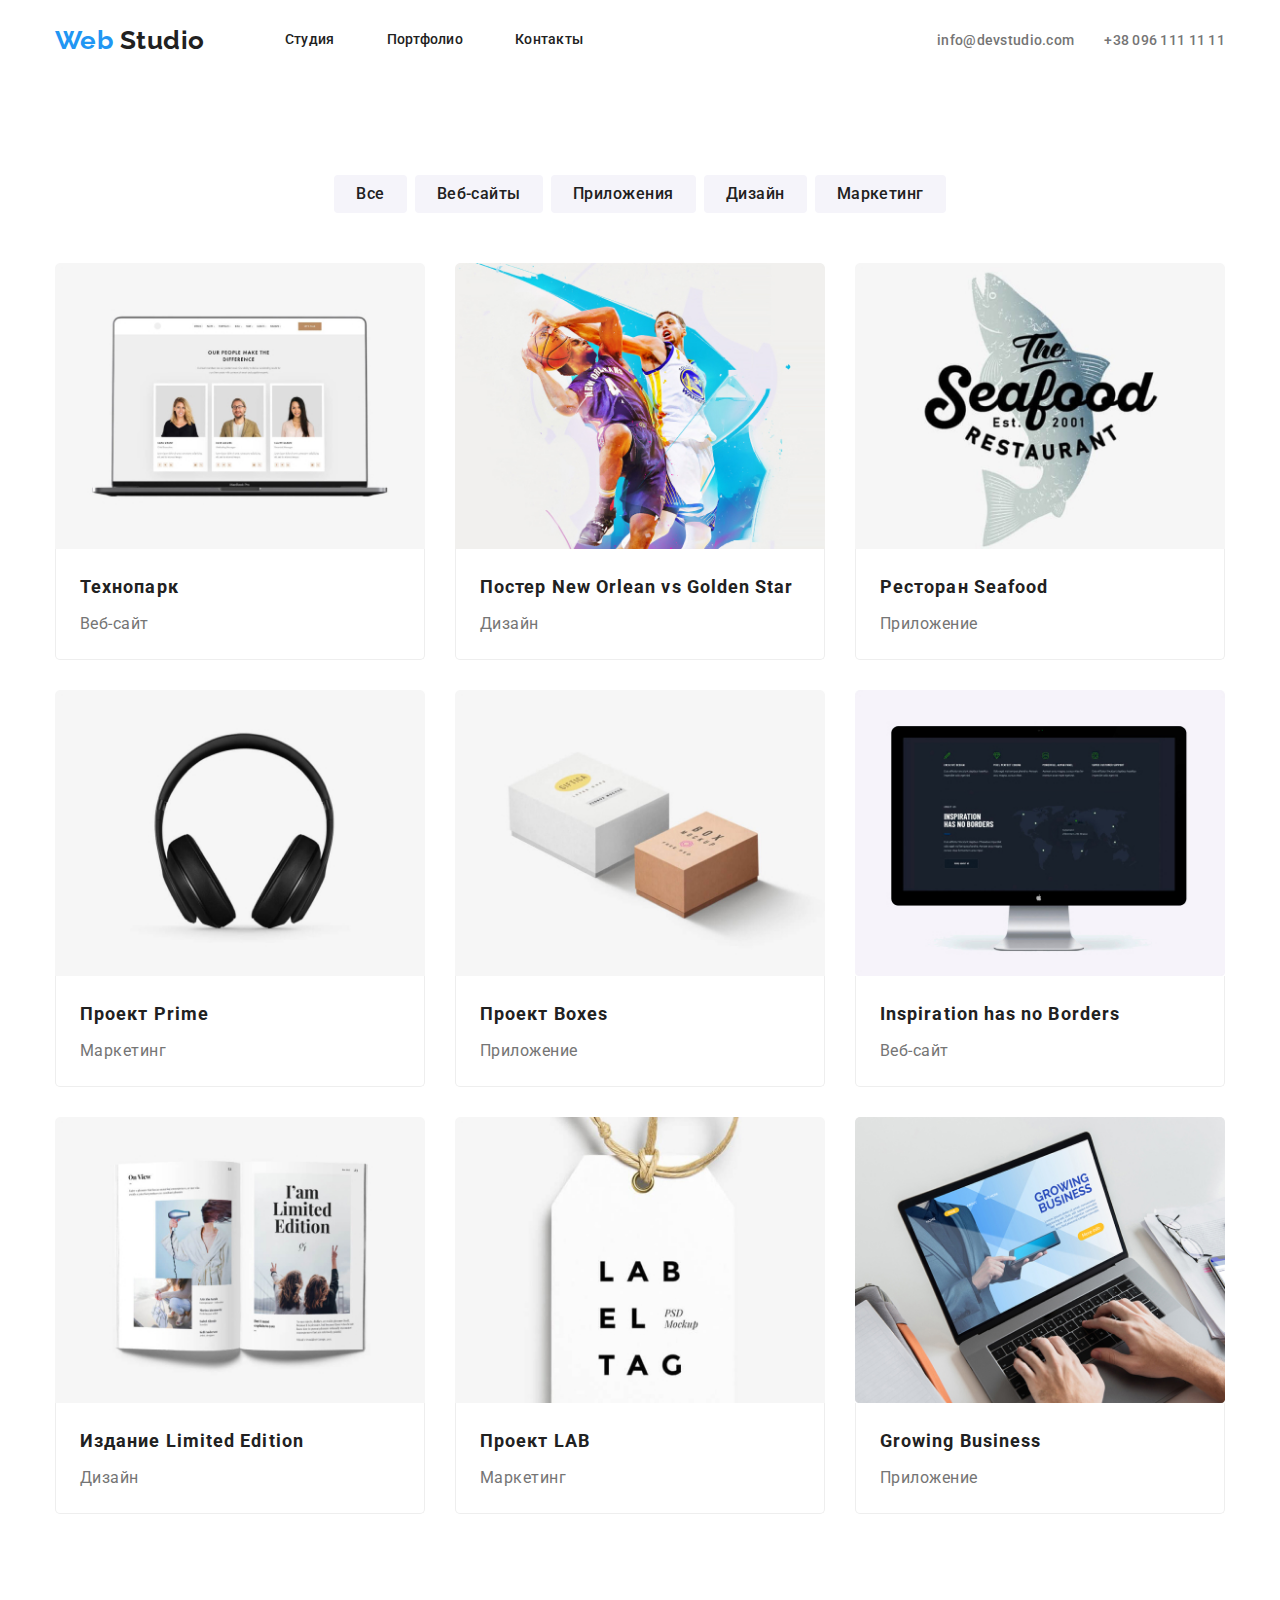
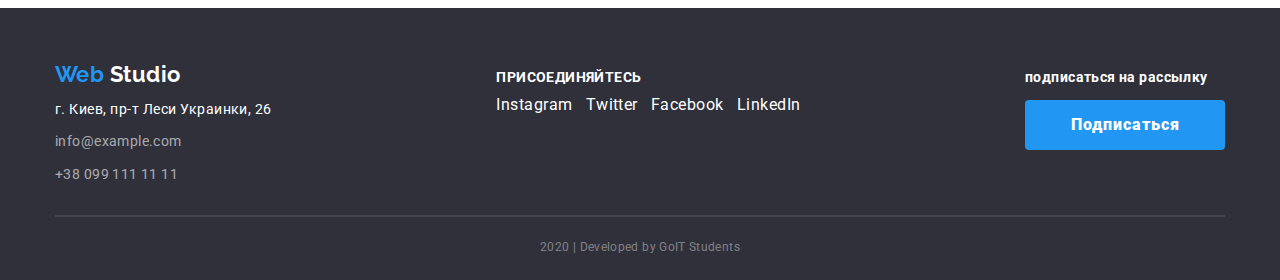
==== portfolio.html @ 14ce133b "добавляет декоративные элемны в хедер и в Хиро" ====
<!DOCTYPE html>
<html lang="ru">
  <head>
    <meta charset="UTF-8" />
    <meta name="viewport" content="width=device-width, initial-scale=1.0" />
    <title>Web Studio</title>
    <link
      href="https://fonts.googleapis.com/css2?family=Raleway:wght@700&family=Roboto:wght@400;500;700&display=swap"
      rel="stylesheet"
    />
    <link
      rel="stylesheet"
      href="https://cdnjs.cloudflare.com/ajax/libs/modern-normalize/0.6.0/modern-normalize.min.css"
    />
    <link rel="stylesheet" href="./css/style.css" />
  </head>
  <body>
    <!--шапка сайта-->

    <header class="page-header">
      <div class="container">
        <nav class="main-nav">
          <a href="" class="site-logo"><span>Web</span> Studio</a>

          <ul class="nav-list list">
            <li class="item"><a class="link" href="./index.html">Студия</a></li>
            <li class="item">
              <a class="link" href="./portfolio.html">Портфолио</a>
            </li>
            <li class="item"><a class="link" href="">Контакты</a></li>
          </ul>
        </nav>

        <ul class="contact-list list">
          <li class="item">
            <a href="mailto:info@devstudio.com" class="contact"
              >info@devstudio.com</a
            >
          </li>

          <li class="item">
            <a href="tell:+380961111111" class="contact">+38 096 111 11 11</a>
          </li>
        </ul>
      </div>
    </header>

    <!--основной контент-->
    <main>
      <!--фильтры-->
      <section class="portfolio container">
        <div class="filter-list">
          <ul class="list">
            <li class="item">
              <button class="filter-button link">Все</button>
            </li>
            <li class="item">
              <button class="filter-button link">Веб-сайты</button>
            </li>
            <li class="item">
              <button class="filter-button link">Приложения</button>
            </li>
            <li class="item">
              <button class="filter-button link">Дизайн</button>
            </li>
            <li class="item">
              <button class="filter-button link">Маркетинг</button>
            </li>
          </ul>
        </div>

        <!--портфолио-->

        <div class="page-portfolio">
          <!--данная разметка добавлена для логики <h1 class="shadow">примеры работ</h1>-->
          <h1 class="shadow">примеры работ</h1>
          <ul class="list">
            <li class="item">
              <a href="" class="link"
                ><img
                  class="exemple"
                  src="./image/portfolio.jpg"
                  alt="изображение людей на экране ноутбука"
                  width="370"
                />
                <div class="exemple-description">
                  <h2 class="title">Технопарк</h2>
                  <p class="filter">Веб-сайт</p>
                </div>

                <p class="text">
                  Технокряк это современная площадка распространения
                  коронавируса. Компании используют эту платформу для цифрового
                  шпионажа и атак на защищённые сервера конкурентов.
                </p>
              </a>
            </li>

            <li class="item">
              <a href="" class="link"
                ><img
                  class="exemple"
                  src="./image/poster.jpg"
                  alt="изображение двух баскетболистов"
                  width="370"
                />
                <div class="exemple-description">
                  <h2 class="title">Постер New Orlean vs Golden Star</h2>
                  <p class="filter">Дизайн</p>
                </div>

                <p class="text">
                  Технокряк это современная площадка распространения
                  коронавируса. Компании используют эту платформу для цифрового
                  шпионажа и атак на защищённые сервера конкурентов.
                </p>
              </a>
            </li>

            <li class="item">
              <a href="" class="link"
                ><img
                  class="exemple"
                  src="./image/sea-food.jpg"
                  alt="изображение эмблемы рыбного ресторана"
                  width="370"
                />
                <div class="exemple-description">
                  <h2 class="title">Ресторан Seafood</h2>
                  <p class="filter">Приложение</p>
                </div>

                <p class="text">
                  Технокряк это современная площадка распространения
                  коронавируса. Компании используют эту платформу для цифрового
                  шпионажа и атак на защищённые сервера конкурентов.
                </p>
              </a>
            </li>

            <li class="item">
              <a href="" class="link"
                ><img
                  class="exemple"
                  src="./image/headphones.jpg"
                  alt="изображение полноразмерных наушников"
                  width="370"
                />
                <div class="exemple-description">
                  <h2 class="title">Проект Prime</h2>
                  <p class="filter">Маркетинг</p>
                </div>

                <p class="text">
                  Технокряк это современная площадка распространения
                  коронавируса. Компании используют эту платформу для цифрового
                  шпионажа и атак на защищённые сервера конкурентов.
                </p>
              </a>
            </li>

            <li class="item">
              <a href="" class="portfolio-img link"
                ><img
                  class="exemple"
                  src="./image/boxes.jpg"
                  alt="изображение двух коробок разного размера"
                  width="370"
                />
                <div class="exemple-description">
                  <h2 class="title">Проект Boxes</h2>
                  <p class="filter">Приложение</p>
                </div>

                <p class="text">
                  Технокряк это современная площадка распространения
                  коронавируса. Компании используют эту платформу для цифрового
                  шпионажа и атак на защищённые сервера конкурентов.
                </p>
              </a>
            </li>

            <li class="item">
              <a href="" class="link"
                ><img
                  class="exemple"
                  src="./image/monitor.jpg"
                  alt="изображение монитора"
                  width="370"
                />
                <div class="exemple-description">
                  <h2 class="title">Inspiration has no Borders</h2>
                  <p class="filter">Веб-сайт</p>
                </div>

                <p class="text">
                  Технокряк это современная площадка распространения
                  коронавируса. Компании используют эту платформу для цифрового
                  шпионажа и атак на защищённые сервера конкурентов.
                </p>
              </a>
            </li>

            <li class="item">
              <a href="" class="link"
                ><img
                  class="exemple"
                  src="./image/book.jpg"
                  alt="изображение развернутой книги"
                  width="370"
                />
                <div class="exemple-description">
                  <h2 class="title">Издание Limited Edition</h2>
                  <p class="filter">Дизайн</p>
                </div>

                <p class="text">
                  Технокряк это современная площадка распространения
                  коронавируса. Компании используют эту платформу для цифрового
                  шпионажа и атак на защищённые сервера конкурентов.
                </p>
              </a>
            </li>

            <li class="item">
              <a href="" class="link"
                ><img
                  class="exemple"
                  src="./image/sticker.jpg"
                  alt="изображение бирки с логотипом"
                  width="370"
                />
                <div class="exemple-description">
                  <h2 class="title">Проект LAB</h2>
                  <p class="filter">Маркетинг</p>
                </div>

                <p class="text">
                  Технокряк это современная площадка распространения
                  коронавируса. Компании используют эту платформу для цифрового
                  шпионажа и атак на защищённые сервера конкурентов.
                </p>
              </a>
            </li>

            <li class="item">
              <a href="" class="link"
                ><img
                  class="exemple"
                  src="./image/laptop.jpg"
                  alt="изображение открытого ноутбука"
                  width="370"
                />
                <div class="exemple-description">
                  <h2 class="title">Growing Business</h2>
                  <p class="filter">Приложение</p>
                </div>

                <p class="text">
                  Технокряк это современная площадка распространения
                  коронавируса. Компании используют эту платформу для цифрового
                  шпионажа и атак на защищённые сервера конкурентов.
                </p>
              </a>
            </li>
          </ul>
        </div>
      </section>
    </main>
    <!--подвал сайта-->

    <footer class="footer-page">
      <div class="container">
        <div class="container-adress">
          <!--левая сторона-->
          <div class="address">
            <a href="" class="site-logo"><span>Web</span> Studio</a>
            <address>
              <ul class="address-list list">
                <li class="item">
                  <a href="#" class="city-adr"
                    >г. Киев, пр-т Леси Украинки, 26</a
                  >
                </li>
                <li class="item">
                  <a href="mailto:info@example.com" class="contact"
                    >info@example.com</a
                  >
                </li>
                <li class="item">
                  <a href="tell:+380991111111" class="contact"
                    >+38 099 111 11 11</a
                  >
                </li>
              </ul>
            </address>
          </div>
          <!--середина-->
          <div class="social-link">
            <b class="join-in">присоединяйтесь</b>
            <ul class="soc-link list">
              <li class="item">
                <a
                  href="https://www.instagram.com"
                  class="link"
                  aria-label="Ссылка на Instagram"
                  >Instagram</a
                >
              </li>
              <li class="item">
                <a
                  href="https://www.twitter.com"
                  class="link"
                  aria-label="Ссылка на Twitter"
                  >Twitter</a
                >
              </li>
              <li class="item">
                <a
                  href="https://www.facebook.com"
                  class="link"
                  aria-label="Ссылка на Facebook"
                  >Facebook</a
                >
              </li>
              <li class="item">
                <a
                  href="https://www.linkedin.com"
                  class="link"
                  aria-label="Ссылка на LinkedIn"
                  >LinkedIn</a
                >
              </li>
            </ul>
          </div>
          <!--правая сторона-->

          <div class="subscription">
            <p class="join-in">подписаться на рассылку</p>
            <a href="#" class="button">Подписаться</a>
          </div>
        </div>
        <p class="dev-team">2020 | Developed by GoIT Students</p>
      </div>
    </footer>
  </body>
</html>
---- css/style.css ----
:root {
  --primary-text-color: #212121;
  --secondary-text-color: #757575;
  --white-text-color: #ffffff;
  --accent-color: #2196f3;
  --background-color-dark-grey: rgba(47, 48, 58, 0.8);
}

/*основной цвет текста #212121*/
/*вторичный цвет текста #757575*/
/*белый цвет текса #FFFFFF*/
/*акцент #2196F3*/
/*цвет фона #2196F3*/
/* добавил цвет фона везде где основной цвет БЕЛЫЙ */

/*оформление главной страницы*/

body {
  background-color: #ffffff;
  color: var(--primary-text-color);
  letter-spacing: 0.03em;
  font-family: Roboto, sans-serif;
}

/* -----УТИЛИТЫ------ */

.container {
  width: 1200px;
  padding-left: 15px;
  padding-right: 15px;
  margin-left: auto;
  margin-right: auto;
  /* 
  outline: 2px solid skyblue; */
}

/* убирает стилизацию списков */
.list {
  list-style: none;
  margin: 0px;
  padding: 0px;
}

/* основное оформление ссылок */
.link {
  text-decoration: none;
}

/* оформляет заголовки секций */
.title {
  text-align: center;
  font-weight: 700;
  font-size: 36px;
  line-height: 1.16;

  margin-top: 0px;
  padding: 0px;
}

.section {
  padding-top: 94px;
  padding-bottom: 94px;
}

/* основные стили кнопки */
.button {
  background-color: var(--accent-color);
  color: var(--white-text-color);

  display: inline-block;
  vertical-align: middle;

  font-size: 16px;
  line-height: 1.87;
  text-decoration: none;
  border-radius: 4px;
  min-width: 200px;
  min-height: 50px;
  letter-spacing: 0.06em;
}

img {
  display: block;
  max-width: 100%;
  height: auto;
}

/* оформляет хедер */

.page-header > .container {
  display: flex;
  margin-bottom: 0px;
}
.page-header .main-nav,
.page-header .nav-list,
.page-header .contact-list {
  display: flex;
  align-items: center;
}

/* оформляет логотип */
.site-logo {
  font-family: Raleway, sans-serif;
  font-weight: 700;
  font-size: 26px;
  line-height: 1.19;
  text-decoration: none;
  color: var(--primary-text-color);

  margin-right: 80px;
  padding-top: 24px;
  padding-bottom: 25px;
}
.site-logo span {
  color: var(--accent-color);
}

/* оформляет навигацию */
.page-header .link {
  display: inline-block;
  padding-top: 32px;
  padding-bottom: 32px;

  color: var(--primary-text-color);

  letter-spacing: 0.02em;
  font-weight: 500;
  font-size: 14px;
  line-height: 1.14;

  border-bottom: 2px solid transparent;
}
.page-header .link:hover,
.page-header .link:focus {
  color: var(--accent-color);
  border-bottom: 2px solid var(--accent-color);
}

.main-nav .item:not(:last-child) {
  margin-right: 52px;
}

/* оформляет контакты */
.page-header .contact-list {
  margin-left: auto;
}

.contact-list .item + .item {
  margin-left: 30px;
}

.page-header .contact {
  color: var(--secondary-text-color);

  display: inline-block;

  padding-top: 32px;
  padding-bottom: 32px;

  letter-spacing: 0.02em;
  text-decoration: none;
  font-weight: 500;
  font-size: 14px;
  line-height: 1.14px;
}
.page-header .contact:hover,
.page-header .contact:focus {
  color: var(--accent-color);
}
.page-header .mail::before {
  content: "";
  display: inline-flex;

  width: 16px;
  height: 16px;
  margin-right: 10px;
  background-image: url(../image/envelope.svg);
  background-repeat: no-repeat;
  background-position: bottom;
  background-size: contain;
}

.page-header .phone::before {
  content: "";
  display: inline-flex;

  width: 10px;
  height: 16px;
  margin-right: 10px;
  background-image: url(../image/smartphone.svg);
  background-repeat: no-repeat;
  background-position: bottom;
  background-size: contain;
}
/* оформлет основной банер (фон добавлен чтоб было видно слова белого цвета) */

.hero {
  max-width: 1600px;
  height: 600px;
  margin-left: auto;
  margin-right: auto;
  background-color: var(--secondary-text-color);

  background-image: linear-gradient(
      to right,
      rgba(47, 48, 58, 0.8),
      rgba(47, 48, 58, 0.8)
    ),
    url(../image/baner.jpg);
  background-repeat: no-repeat;
  background-position: center;
  background-size: cover;
  text-align: center;
  padding-top: 0px;
  padding-bottom: 0px;
}
.hero .container {
  padding-top: 200px;
  padding-bottom: 200px;
}
.hero .title {
  display: block;

  color: var(--white-text-color);
  margin-bottom: 46px;
  font-weight: 900;
  font-size: 44px;
  line-height: 1.36;
  letter-spacing: 0.06em;
}

.hero .button {
  padding: 10px 32px;
  font-weight: 700;
  font-style: normal;
}

/* оформляет секцию преимуществ (оформляет логический заголовок, пока не знаю как его скрыть) */
.page-advantages .shadow {
  position: absolute;
  width: 1px;
  height: 1px;
  margin: -1px;
  border: 0;
  padding: 0;
  clip: rect(0 0 0 0);
  overflow: hidden;
}

.page-advantages .list {
  display: flex;
}
.page-advantages .item {
  width: calc((100% - 3 * 30px) / 4);
  margin-right: 30px;
}

.page-advantages .item:nth-child(4n) {
  margin-right: 0;
}

.page-advantages .item::before {
  display: inline-flex;
  content: "";
  width: 270px;
  height: 120px;
  margin-bottom: 30px;
  background-color: #f5f4fa;
}

/* .page-advantages .item:nth-child(2) {
  width: 70px;
  height: 70px;
  background-image: url(../image/clock.svg);

  background-size: contain;
  background-repeat: no-repeat;
  background-position: center;
} */

.page-advantages .adv-title {
  font-weight: 700;
  font-size: 14px;
  line-height: 1.14;
  letter-spacing: 0.03em;
  text-transform: uppercase;
  margin-top: 0;
  margin-bottom: 10px;
}
.page-advantages .description {
  color: var(--secondary-text-color);
  font-weight: 400;
  font-size: 14px;
  line-height: 1.71;
  margin-top: 0;
  margin-bottom: 0;
  letter-spacing: 0.03em;
}

/* оформляет секцию навыков */

.page-scils .list {
  display: flex;
}

.page-scils .item {
  width: calc((100% - 2 * 30px) / 3);
}
.page-scils .item:not(:last-child) {
  margin-right: 30px;
}

.page-scils > .title {
  margin-bottom: 50px;
}

.page-scils .description {
  background-color: var(--background-color-dark-grey);
  color: var(--white-text-color);
  text-align: center;

  font-weight: 700;
  font-size: 14px;
  line-height: 1.14;

  padding-top: 27px;
  padding-bottom: 27px;

  margin-top: 0;
  margin-bottom: 0;
}

/* оформлет секцию команда */
.page-team {
  background-color: #f5f4fa;
}
.page-team .list {
  display: flex;
}
.page-team .photo {
  margin-bottom: 30px;
}

.page-team .title {
  margin-bottom: 50px;
}
.team-list > .item {
  background-color: var(--white-text-color);
  border-radius: 4px;
  padding-bottom: 24px;

  width: calc((100% - 3 * 30px) / 4);
  margin-right: 30px;
}
.page-team .item:nth-child(4n) {
  margin-right: 0;
}

.page-team .name {
  text-align: center;

  font-weight: 500;
  font-size: 16px;
  line-height: 1.87;
  letter-spacing: 0.03em;
  margin-top: 0;
  margin-bottom: 10px;
}
.page-team .text {
  color: var(--secondary-text-color);

  text-align: center;

  font-size: 16px;
  line-height: 1.87;
  letter-spacing: 0.03em;
  font-weight: 400;
  margin-bottom: 16px;
  margin-top: 0px;
}

.soc-link .link {
  color: var(--secondary-text-color);
}

.team-list .link:hover,
.team-list .link:focus {
  background-color: var(--accent-color);
  color: var(--white-text-color);
}

.soc-link > .item:not(:last-child) {
  margin-right: 2px;
}

/* оформляет клиентов */
.page-clients .list {
  display: flex;
}

.page-clients .item {
  width: calc((100% - 5 * 30px) / 6);
  justify-content: center;

  padding-top: 21px;
  padding-left: 65px;
  padding-bottom: 21px;
  padding-right: 65px;

  border: 1px solid var(--secondary-text-color);
  border-radius: 4px;
}
.page-clients .item:not(:last-child) {
  margin-right: 30px;
}

.page-clients .item:hover,
.page-clients .item:focus {
  border: 1px solid var(--accent-color);
}

.page-clients .title {
  margin-bottom: 50px;
}

/* оформляет футер */
.footer-page {
  background-color: #2f303a;
}
.container-adress {
  display: flex;
  justify-content: space-between;
  align-items: baseline;
  padding-top: 48px;
  padding-bottom: 28px;
  border-bottom: 1px solid rgba(255, 255, 255, 0.1);
}

/* оформляет адрес*/
.address .site-logo {
  color: var(--white-text-color);
  font-size: 22px;
  display: block;
  margin-bottom: 10px;
  margin-right: 0;
  padding-top: 0;
  padding-bottom: 0;
}

.address .city-adr {
  color: var(--white-text-color);

  display: block;
  font-style: normal;
  font-weight: 400;
  font-size: 14px;
  line-height: 1.71;
  text-decoration: none;
}

.address .contact {
  color: rgba(255, 255, 255, 0.6);

  display: inline-block;

  text-decoration: none;
  font-style: normal;
  font-weight: 400;
  font-size: 14px;
  line-height: 1.71;
  letter-spacing: 0.03em;
}
.address .item:not(:last-child) {
  margin-bottom: 9px;
}

/* оформляет призыв */

.social-link .join-in {
  text-transform: uppercase;
  display: inline-block;
  margin-bottom: 10px;
  font-weight: 700;
  font-size: 14px;
  line-height: 1.14;
  letter-spacing: 0.03em;

  color: #ffffff;
}

.soc-link {
  display: flex;
}

.social-link .link {
  color: #ffffff;
}
.social-link .item + .item {
  margin-left: 11px;
}

.social-link .link:hover,
.social-link .link:focus {
  background-color: var(--accent-color);
}

/* оформляет подписку */
.subscription .join-in {
  font-weight: 700;
  font-size: 14px;
  line-height: 1.14;
  letter-spacing: 0.03em;

  color: var(--white-text-color);
}
.subscription .button {
  font-weight: 900;
  padding-top: 10px;
  padding-bottom: 10px;
  padding-left: 46px;
  padding-right: 45px;
}

.dev-team {
  padding-top: 18px;
  padding-bottom: 21px;
  border-top: 1px solid rgba(255, 255, 255, 0.1);
  margin-bottom: 0;
  margin-top: 0;
  font-weight: 400;
  font-size: 12px;
  line-height: 2;
  text-align: center;
  letter-spacing: 0.03em;

  color: rgba(255, 255, 255, 0.4);
}

/* оформляет страницу портфолио (оформляет логический заголовок, пока не знаю как его скрыть)*/

.page-portfolio .shadow {
  position: absolute;
  width: 1px;
  height: 1px;
  margin: -1px;
  border: 0;
  padding: 0;
  clip: rect(0 0 0 0);
  overflow: hidden;
}

.portfolio {
  padding-top: 93px;
  padding-bottom: 94px;
}
/* оформляет фильтр */
.filter-list {
  margin-bottom: 50px;
}

.filter-list .list {
  display: flex;
  justify-content: center;
}
.filter-button {
  color: var(--primary-text-color);
  background-color: #f5f4fa;

  display: inline-block;
  font-weight: 500;
  font-size: 16px;
  line-height: 1.62;
  letter-spacing: 0.03em;

  padding-top: 6px;
  padding-bottom: 6px;
  padding-right: 22px;
  padding-left: 22px;

  border: 0;
  border-radius: 4px;
}
.filter-list .item + .item {
  margin-left: 8px;
}

.filter-button:hover,
.filter-button:focus {
  color: var(--white-text-color);
  background-color: var(--accent-color);
}

/* оформляет примеры работ */

.page-portfolio .list {
  display: flex;
  flex-wrap: wrap;
}

.page-portfolio .item {
  width: calc((100% - 2 * 30px) / 3);
  margin-right: 30px;
  margin-bottom: 30px;
}
.page-portfolio .item:nth-child(3n) {
  margin-right: 0;
}
.page-portfolio .item:nth-last-child(-n + 3) {
  margin-bottom: 0;
}

.page-portfolio .exemple {
  border-top-left-radius: 5px;
  border-top-right-radius: 5px;
  overflow: hidden;
}

.exemple-description {
  border: 1px solid #eeeeee;
  border-top: 0;
  border-bottom-right-radius: 5px;
  border-bottom-left-radius: 5px;
  padding: 20px 24px;
}

.page-portfolio .title {
  display: block;
  margin-bottom: 4px;
  margin-top: 0;

  color: var(--primary-text-color);

  font-weight: 700;
  font-size: 18px;
  line-height: 2;
  letter-spacing: 0.06em;
  text-align: left;
}

.page-portfolio .filter {
  display: block;

  font-weight: 400;
  font-size: 16px;
  line-height: 1.87;

  margin-top: 0;
  margin-bottom: 0;

  color: var(--secondary-text-color);
}

.page-portfolio .text {
  display: none;
  color: var(--white-text-color);
  background-color: var(--accent-color);

  margin-bottom: 0;
  margin-top: 0;

  font-weight: 400;
  font-size: 18px;
  line-height: 1.56;
  letter-spacing: 0.03em;
}
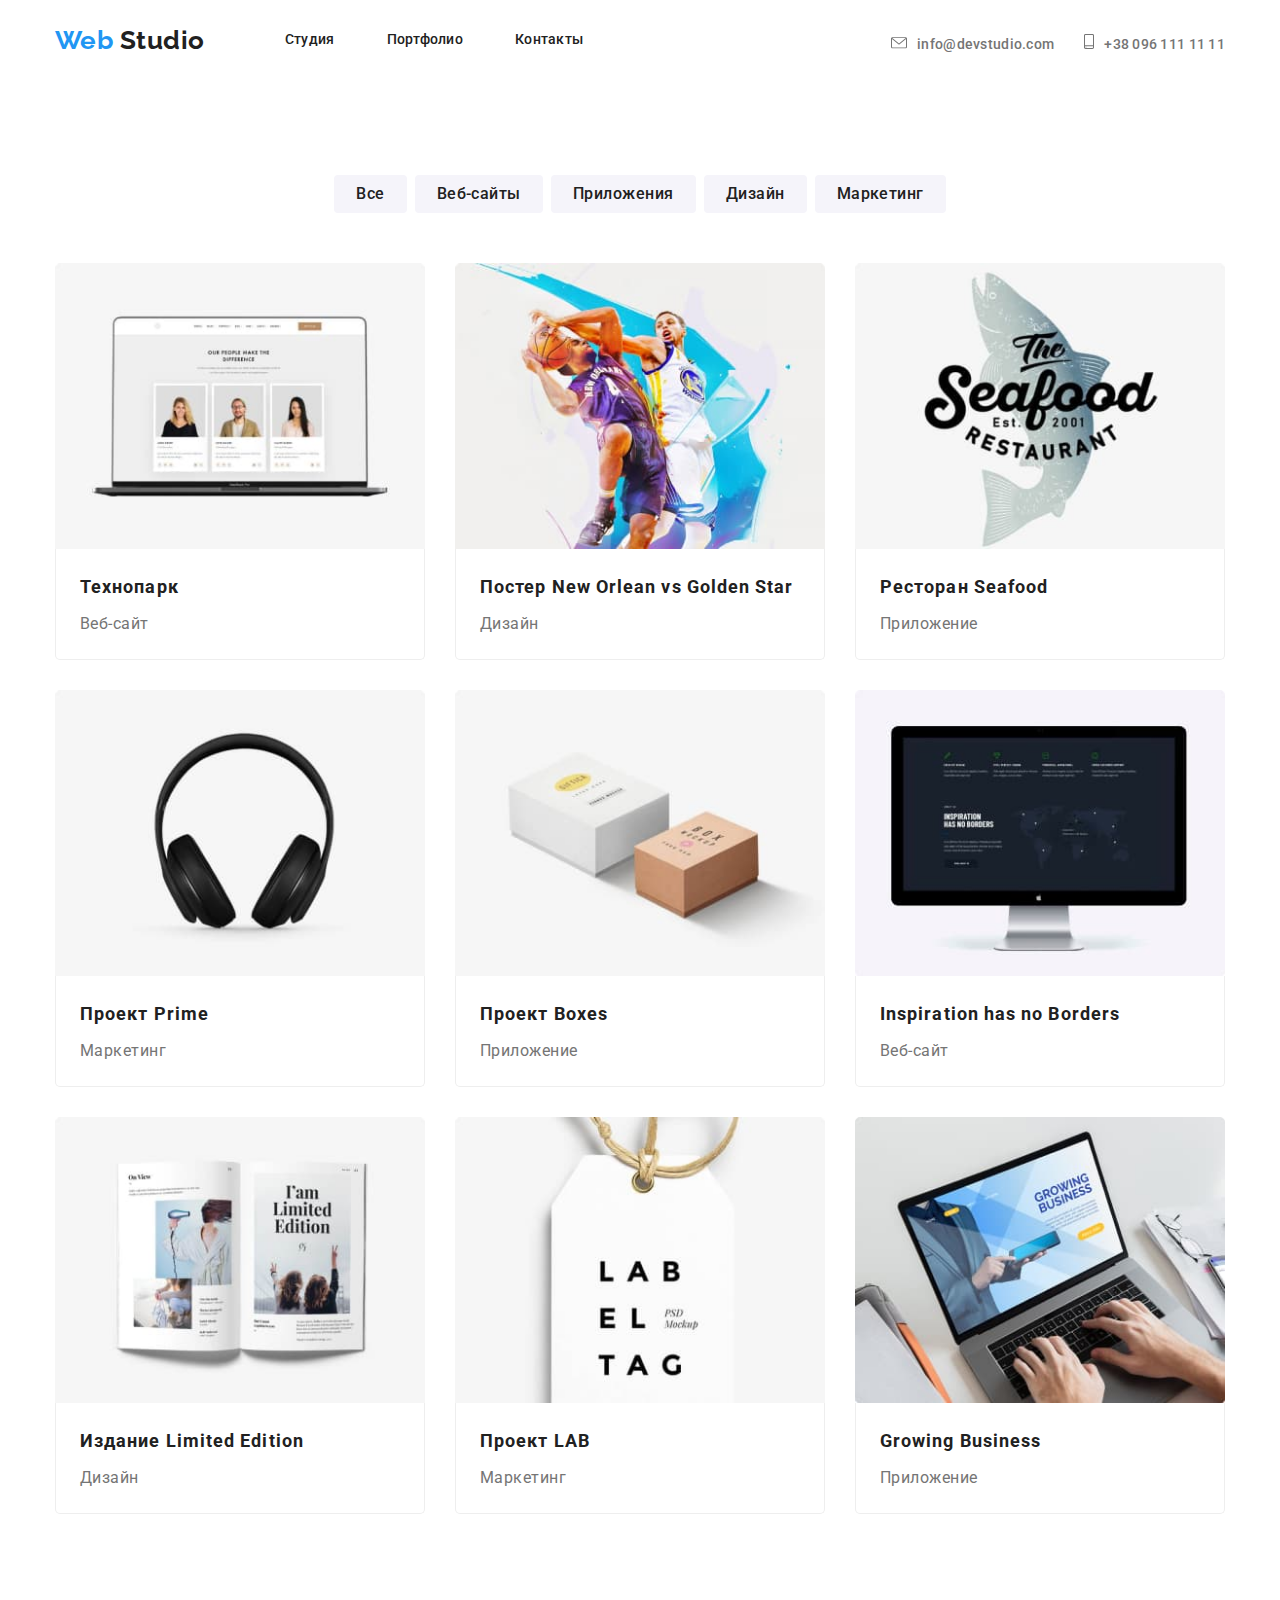
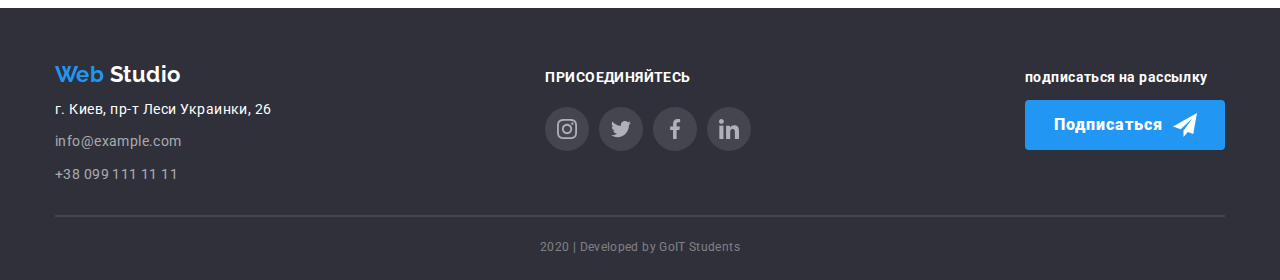
==== commit d5db1f9f: "добавляет оформление графики через фон" ====
--- a/portfolio.html
+++ b/portfolio.html
@@ -33,13 +33,15 @@
 
         <ul class="contact-list list">
           <li class="item">
-            <a href="mailto:info@devstudio.com" class="contact"
+            <a href="mailto:info@devstudio.com" class="contact mail"
               >info@devstudio.com</a
             >
           </li>
 
           <li class="item">
-            <a href="tell:+380961111111" class="contact">+38 096 111 11 11</a>
+            <a href="tell:+380961111111" class="contact phone"
+              >+38 096 111 11 11</a
+            >
           </li>
         </ul>
       </div>
@@ -302,34 +304,30 @@
               <li class="item">
                 <a
                   href="https://www.instagram.com"
-                  class="link"
+                  class="link link-instagram"
                   aria-label="Ссылка на Instagram"
-                  >Instagram</a
-                >
+                ></a>
               </li>
               <li class="item">
                 <a
                   href="https://www.twitter.com"
-                  class="link"
+                  class="link link-twitter"
                   aria-label="Ссылка на Twitter"
-                  >Twitter</a
-                >
+                ></a>
               </li>
               <li class="item">
                 <a
                   href="https://www.facebook.com"
-                  class="link"
+                  class="link link-facebook"
                   aria-label="Ссылка на Facebook"
-                  >Facebook</a
-                >
+                ></a>
               </li>
               <li class="item">
                 <a
                   href="https://www.linkedin.com"
-                  class="link"
+                  class="link link-linkedin"
                   aria-label="Ссылка на LinkedIn"
-                  >LinkedIn</a
-                >
+                ></a>
               </li>
             </ul>
           </div>
--- a/css/style.css
+++ b/css/style.css
@@ -44,6 +44,10 @@
 /* основное оформление ссылок */
 .link {
   text-decoration: none;
+}
+
+.soc-link {
+  display: flex;
 }
 
 /* оформляет заголовки секций */
@@ -260,23 +264,31 @@
 }
 
 .page-advantages .item::before {
-  display: inline-flex;
+  display: block;
   content: "";
-  width: 270px;
   height: 120px;
   margin-bottom: 30px;
   background-color: #f5f4fa;
-}
-
-/* .page-advantages .item:nth-child(2) {
-  width: 70px;
-  height: 70px;
-  background-image: url(../image/clock.svg);
-
-  background-size: contain;
+  background-size: auto;
   background-repeat: no-repeat;
   background-position: center;
-} */
+}
+
+.icon-antena::before {
+  background-image: url(../image/antenna.svg);
+}
+
+.icon-clock::before {
+  background-image: url(../image/clock.svg);
+}
+
+.icon-diagram::before {
+  background-image: url(../image/diagram.svg);
+}
+
+.icon-astronaut::before {
+  background-image: url(../image/astronaut.svg);
+}
 
 .page-advantages .adv-title {
   font-weight: 700;
@@ -310,14 +322,23 @@
   margin-right: 30px;
 }
 
+.page-scils .photo {
+  height: 294px;
+  border-radius: 4px;
+}
+
 .page-scils > .title {
   margin-bottom: 50px;
 }
 
 .page-scils .description {
-  background-color: var(--background-color-dark-grey);
+  position: absolute;
+  width: 370px;
+  height: 70px;
+  background: rgba(47, 48, 58, 0.8);
   color: var(--white-text-color);
   text-align: center;
+  border-radius: 0px 0px 4px 4px;
 
   font-weight: 700;
   font-size: 14px;
@@ -326,7 +347,7 @@
   padding-top: 27px;
   padding-bottom: 27px;
 
-  margin-top: 0;
+  margin-top: -70px;
   margin-bottom: 0;
 }
 
@@ -339,6 +360,8 @@
 }
 .page-team .photo {
   margin-bottom: 30px;
+  border-top-left-radius: inherit;
+  border-top-right-radius: inherit;
 }
 
 .page-team .title {
@@ -346,6 +369,9 @@
 }
 .team-list > .item {
   background-color: var(--white-text-color);
+  box-shadow: 0px 2px 1px rgba(0, 0, 0, 0.2), 0px 1px 1px rgba(0, 0, 0, 0.14),
+    0px 1px 3px rgba(0, 0, 0, 0.12);
+
   border-radius: 4px;
   padding-bottom: 24px;
 
@@ -366,6 +392,7 @@
   margin-top: 0;
   margin-bottom: 10px;
 }
+
 .page-team .text {
   color: var(--secondary-text-color);
 
@@ -379,18 +406,42 @@
   margin-top: 0px;
 }
 
+.soc-link {
+  padding-right: 32px;
+  padding-left: 32px;
+}
+
+.soc-link > .item:not(:last-child) {
+  width: calc((100% - 3 * 10px) / 4);
+  margin-right: 10px;
+}
 .soc-link .link {
-  color: var(--secondary-text-color);
+  display: block;
+  content: "";
+  width: 44px;
+  height: 44px;
+  border-radius: 50%;
+  background-size: auto;
+  background-repeat: no-repeat;
+  background-position: center;
+}
+
+.link-instagram {
+  background-image: url(../image/instagram.svg);
+}
+.link-twitter {
+  background-image: url(../image/twitter.svg);
+}
+.link-facebook {
+  background-image: url(../image/facebook.svg);
+}
+.link-linkedin {
+  background-image: url(../image/linkedin.svg);
 }
 
 .team-list .link:hover,
 .team-list .link:focus {
   background-color: var(--accent-color);
-  color: var(--white-text-color);
-}
-
-.soc-link > .item:not(:last-child) {
-  margin-right: 2px;
 }
 
 /* оформляет клиентов */
@@ -479,7 +530,7 @@
 .social-link .join-in {
   text-transform: uppercase;
   display: inline-block;
-  margin-bottom: 10px;
+  margin-bottom: 21px;
   font-weight: 700;
   font-size: 14px;
   line-height: 1.14;
@@ -487,20 +538,15 @@
 
   color: #ffffff;
 }
-
-.soc-link {
-  display: flex;
-}
-
-.social-link .link {
-  color: #ffffff;
-}
-.social-link .item + .item {
-  margin-left: 11px;
-}
-
-.social-link .link:hover,
-.social-link .link:focus {
+.footer-page .soc-link {
+  padding: 0;
+}
+.footer-page .link {
+  background-color: rgba(255, 255, 255, 0.1);
+}
+
+.footer-page .link:hover,
+.footer-page .link:focus {
   background-color: var(--accent-color);
 }
 
@@ -514,11 +560,23 @@
   color: var(--white-text-color);
 }
 .subscription .button {
+  display: flex;
+  align-items: flex-end;
   font-weight: 900;
   padding-top: 10px;
   padding-bottom: 10px;
-  padding-left: 46px;
-  padding-right: 45px;
+  padding-left: 29px;
+  padding-right: 28px;
+}
+.subscription .button::after {
+  content: "";
+  width: 24px;
+  height: 30px;
+  margin-left: 10px;
+  background-image: url(../image/send.svg);
+  background-size: auto;
+  background-repeat: no-repeat;
+  background-position-y: 45%;
 }
 
 .dev-team {
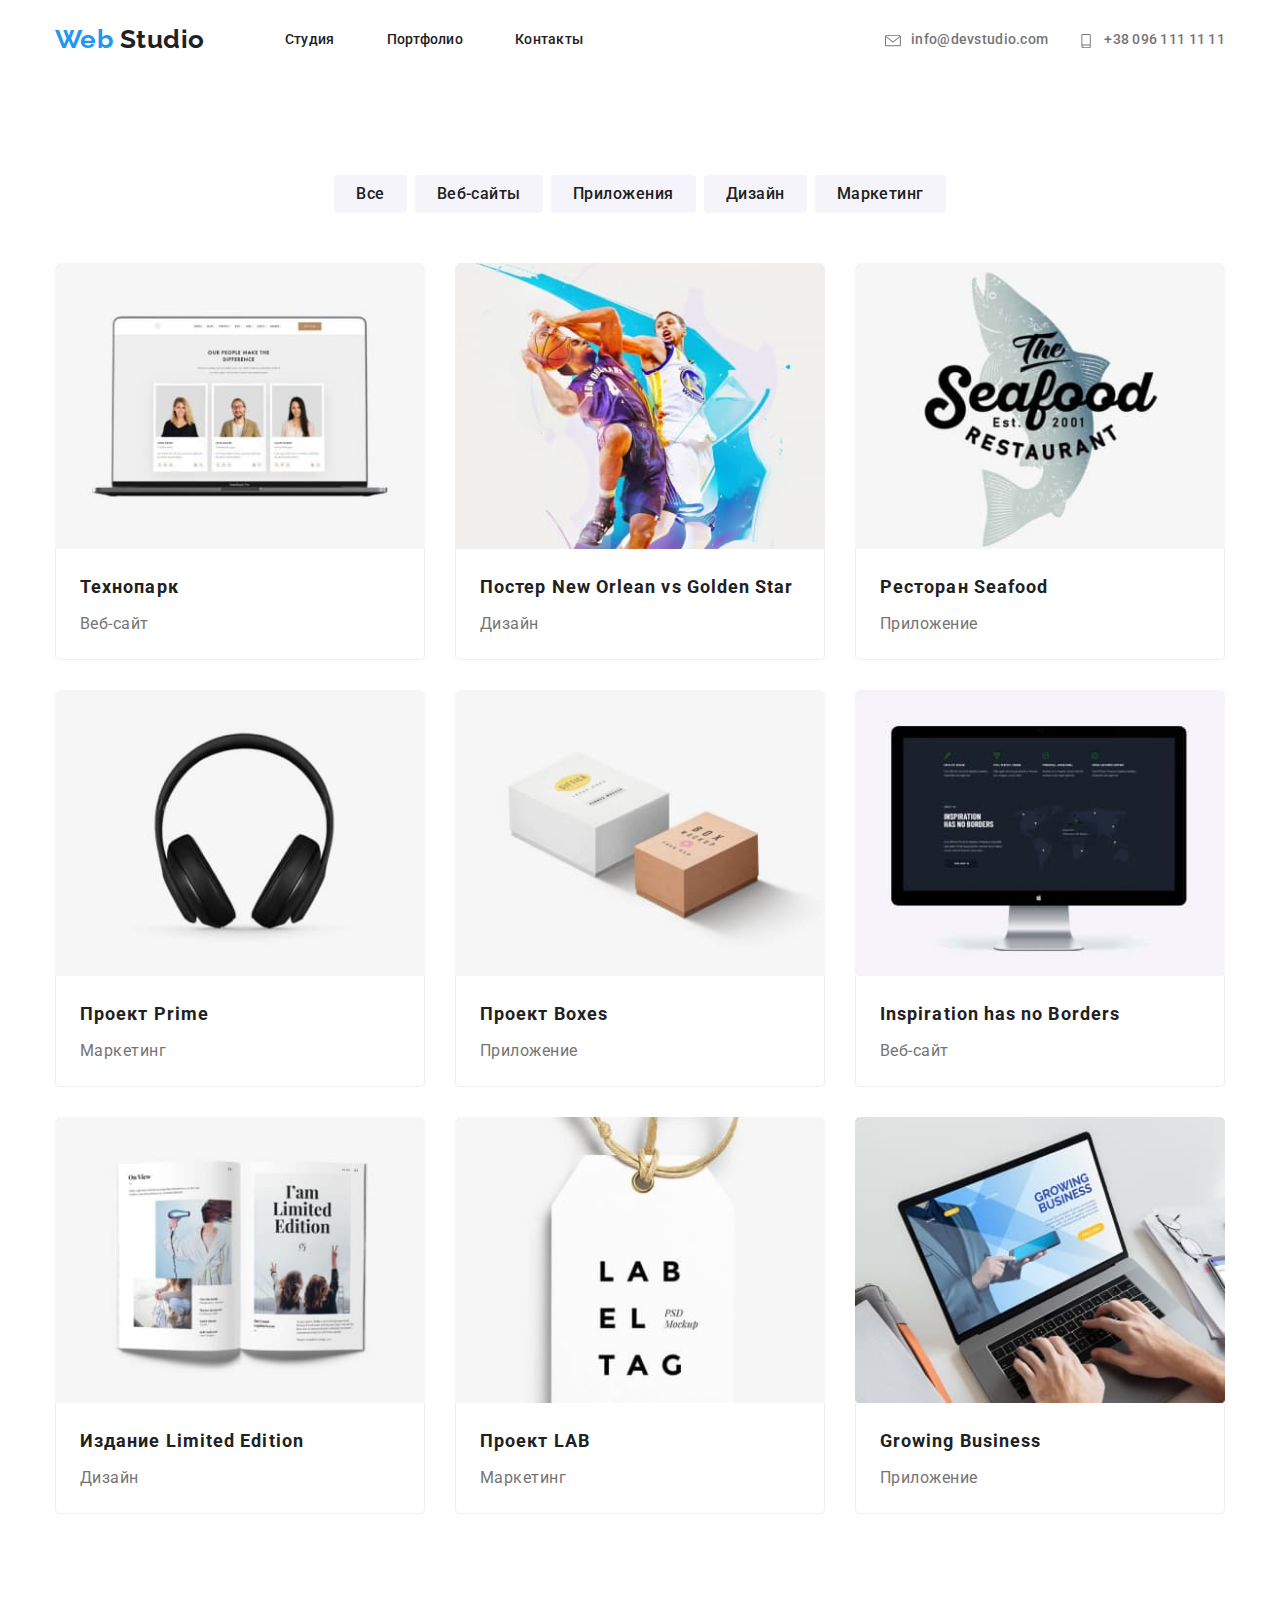
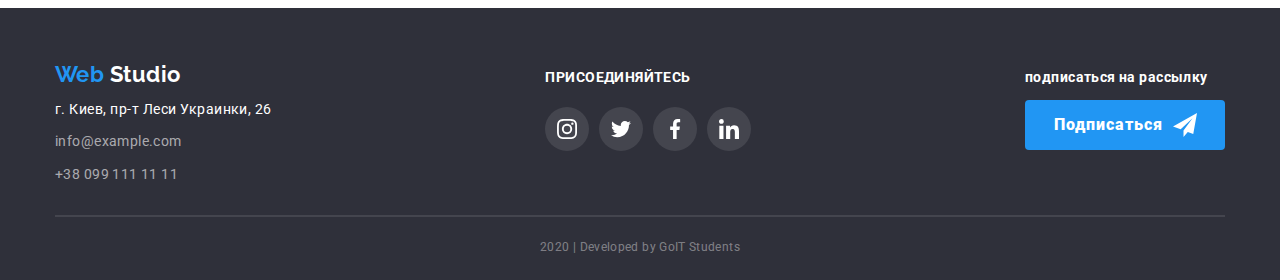
==== commit 4a113321: "добавляет эффект тени в портфолио" ====
--- a/portfolio.html
+++ b/portfolio.html
@@ -33,13 +33,17 @@
 
         <ul class="contact-list list">
           <li class="item">
-            <a href="mailto:info@devstudio.com" class="contact mail"
-              >info@devstudio.com</a
-            >
+            <a href="mailto:info@devstudio.com" class="contact"
+              ><svg class="icon-contact" width="16" height="16">
+                <use href="./image/symbol-defs.svg#icon-mail"></use></svg
+              >info@devstudio.com
+            </a>
           </li>
 
           <li class="item">
-            <a href="tell:+380961111111" class="contact phone"
+            <a href="tell:+380961111111" class="contact"
+              ><svg class="icon-contact" width="16" height="16">
+                <use href="./image/symbol-defs.svg#icon-phone"></use></svg
               >+38 096 111 11 11</a
             >
           </li>
@@ -306,6 +310,10 @@
                   href="https://www.instagram.com"
                   class="link link-instagram"
                   aria-label="Ссылка на Instagram"
+                  ><svg class="icon-link" width="20" height="20">
+                    <use
+                      href="./image/symbol-defs.svg#icon-instagram"
+                    ></use></svg
                 ></a>
               </li>
               <li class="item">
@@ -313,6 +321,8 @@
                   href="https://www.twitter.com"
                   class="link link-twitter"
                   aria-label="Ссылка на Twitter"
+                  ><svg class="icon-link" width="20" height="20">
+                    <use href="./image/symbol-defs.svg#icon-twitter"></use></svg
                 ></a>
               </li>
               <li class="item">
@@ -320,6 +330,10 @@
                   href="https://www.facebook.com"
                   class="link link-facebook"
                   aria-label="Ссылка на Facebook"
+                  ><svg class="icon-link" width="20" height="20">
+                    <use
+                      href="./image/symbol-defs.svg#icon-facebook"
+                    ></use></svg
                 ></a>
               </li>
               <li class="item">
@@ -327,6 +341,10 @@
                   href="https://www.linkedin.com"
                   class="link link-linkedin"
                   aria-label="Ссылка на LinkedIn"
+                  ><svg class="icon-link" width="20" height="20">
+                    <use
+                      href="./image/symbol-defs.svg#icon-linkedin"
+                    ></use></svg
                 ></a>
               </li>
             </ul>
@@ -335,7 +353,10 @@
 
           <div class="subscription">
             <p class="join-in">подписаться на рассылку</p>
-            <a href="#" class="button">Подписаться</a>
+            <a href="#" class="button"
+              >Подписаться<svg class="icon-send" width="24" height="24">
+                <use href="./image/symbol-defs.svg#icon-send"></use></svg
+            ></a>
           </div>
         </div>
         <p class="dev-team">2020 | Developed by GoIT Students</p>
--- a/css/style.css
+++ b/css/style.css
@@ -30,8 +30,8 @@
   padding-right: 15px;
   margin-left: auto;
   margin-right: auto;
-  /* 
-  outline: 2px solid skyblue; */
+
+  /* outline: 2px solid skyblue; */
 }
 
 /* убирает стилизацию списков */
@@ -91,15 +91,12 @@
 
 /* оформляет хедер */
 
-.page-header > .container {
-  display: flex;
-  margin-bottom: 0px;
-}
+.page-header > .container,
 .page-header .main-nav,
 .page-header .nav-list,
 .page-header .contact-list {
   display: flex;
-  align-items: center;
+  margin-bottom: 0px;
 }
 
 /* оформляет логотип */
@@ -155,9 +152,8 @@
 
 .page-header .contact {
   color: var(--secondary-text-color);
-
-  display: inline-block;
-
+  display: flex;
+  align-items: center;
   padding-top: 32px;
   padding-bottom: 32px;
 
@@ -167,35 +163,17 @@
   font-size: 14px;
   line-height: 1.14px;
 }
+.icon-contact {
+  fill: currentColor;
+  margin-right: 10px;
+  padding-top: 2px;
+}
+
 .page-header .contact:hover,
 .page-header .contact:focus {
   color: var(--accent-color);
 }
-.page-header .mail::before {
-  content: "";
-  display: inline-flex;
-
-  width: 16px;
-  height: 16px;
-  margin-right: 10px;
-  background-image: url(../image/envelope.svg);
-  background-repeat: no-repeat;
-  background-position: bottom;
-  background-size: contain;
-}
-
-.page-header .phone::before {
-  content: "";
-  display: inline-flex;
-
-  width: 10px;
-  height: 16px;
-  margin-right: 10px;
-  background-image: url(../image/smartphone.svg);
-  background-repeat: no-repeat;
-  background-position: bottom;
-  background-size: contain;
-}
+
 /* оформлет основной банер (фон добавлен чтоб было видно слова белого цвета) */
 
 .hero {
@@ -215,22 +193,20 @@
   background-position: center;
   background-size: cover;
   text-align: center;
-  padding-top: 0px;
+  padding-top: 200px;
   padding-bottom: 0px;
 }
-.hero .container {
-  padding-top: 200px;
-  padding-bottom: 200px;
-}
+
 .hero .title {
   display: block;
-
-  color: var(--white-text-color);
+  color: var(--white-text-color);
+
   margin-bottom: 46px;
   font-weight: 900;
   font-size: 44px;
   line-height: 1.36;
   letter-spacing: 0.06em;
+  text-transform: uppercase;
 }
 
 .hero .button {
@@ -263,31 +239,12 @@
   margin-right: 0;
 }
 
-.page-advantages .item::before {
-  display: block;
-  content: "";
+.icon-advantage {
+  padding: 25px 100px 25px 100px;
+  width: 270px;
   height: 120px;
   margin-bottom: 30px;
   background-color: #f5f4fa;
-  background-size: auto;
-  background-repeat: no-repeat;
-  background-position: center;
-}
-
-.icon-antena::before {
-  background-image: url(../image/antenna.svg);
-}
-
-.icon-clock::before {
-  background-image: url(../image/clock.svg);
-}
-
-.icon-diagram::before {
-  background-image: url(../image/diagram.svg);
-}
-
-.icon-astronaut::before {
-  background-image: url(../image/astronaut.svg);
 }
 
 .page-advantages .adv-title {
@@ -415,33 +372,23 @@
   width: calc((100% - 3 * 10px) / 4);
   margin-right: 10px;
 }
-.soc-link .link {
-  display: block;
-  content: "";
+
+.page-team .link {
+  display: flex;
   width: 44px;
   height: 44px;
+  background-color: var(--white-text-color);
   border-radius: 50%;
-  background-size: auto;
-  background-repeat: no-repeat;
-  background-position: center;
-}
-
-.link-instagram {
-  background-image: url(../image/instagram.svg);
-}
-.link-twitter {
-  background-image: url(../image/twitter.svg);
-}
-.link-facebook {
-  background-image: url(../image/facebook.svg);
-}
-.link-linkedin {
-  background-image: url(../image/linkedin.svg);
-}
-
-.team-list .link:hover,
-.team-list .link:focus {
+  justify-content: center;
+  align-items: center;
+  color: var(--secondary-text-color);
+}
+.page-team .link:hover {
   background-color: var(--accent-color);
+  color: var(--white-text-color);
+}
+.icon-link {
+  fill: currentColor;
 }
 
 /* оформляет клиентов */
@@ -451,23 +398,27 @@
 
 .page-clients .item {
   width: calc((100% - 5 * 30px) / 6);
+}
+.page-clients .item:not(:last-child) {
+  margin-right: 30px;
+}
+.link-company {
+  display: flex;
   justify-content: center;
-
-  padding-top: 21px;
-  padding-left: 65px;
-  padding-bottom: 21px;
-  padding-right: 65px;
-
+  align-items: center;
+  height: 90px;
   border: 1px solid var(--secondary-text-color);
   border-radius: 4px;
-}
-.page-clients .item:not(:last-child) {
-  margin-right: 30px;
-}
-
-.page-clients .item:hover,
-.page-clients .item:focus {
-  border: 1px solid var(--accent-color);
+  color: var(--secondary-text-color);
+}
+
+.page-clients .link-company:hover {
+  border-color: solid var(--accent-color);
+  color: var(--accent-color);
+}
+
+.icon-company {
+  fill: currentColor;
 }
 
 .page-clients .title {
@@ -542,7 +493,14 @@
   padding: 0;
 }
 .footer-page .link {
+  display: flex;
+  justify-content: center;
+  align-items: center;
+  width: 44px;
+  height: 44px;
+  border-radius: 50%;
   background-color: rgba(255, 255, 255, 0.1);
+  color: var(--white-text-color);
 }
 
 .footer-page .link:hover,
@@ -561,22 +519,16 @@
 }
 .subscription .button {
   display: flex;
-  align-items: flex-end;
+  justify-content: center;
+  align-items: center;
   font-weight: 900;
   padding-top: 10px;
   padding-bottom: 10px;
   padding-left: 29px;
   padding-right: 28px;
 }
-.subscription .button::after {
-  content: "";
-  width: 24px;
-  height: 30px;
+.icon-send {
   margin-left: 10px;
-  background-image: url(../image/send.svg);
-  background-size: auto;
-  background-repeat: no-repeat;
-  background-position-y: 45%;
 }
 
 .dev-team {
@@ -637,6 +589,7 @@
 
   border: 0;
   border-radius: 4px;
+  cursor: pointer;
 }
 .filter-list .item + .item {
   margin-left: 8px;
@@ -665,6 +618,11 @@
 }
 .page-portfolio .item:nth-last-child(-n + 3) {
   margin-bottom: 0;
+}
+
+.page-portfolio .item:hover {
+  box-shadow: 1px 4px 6px rgba(0, 0, 0, 0.16), 0px 4px 4px rgba(0, 0, 0, 0.06),
+    0px 1px 1px rgba(0, 0, 0, 0.12);
 }
 
 .page-portfolio .exemple {
@@ -708,13 +666,21 @@
   color: var(--secondary-text-color);
 }
 
-.page-portfolio .text {
+.text {
   display: none;
-  color: var(--white-text-color);
-  background-color: var(--accent-color);
-
-  margin-bottom: 0;
-  margin-top: 0;
+  position: absolute;
+  /* display: inline-flex; */
+  padding-left: 24px;
+  padding-right: 24px;
+  align-items: center;
+  width: 370px;
+  height: 294px;
+
+  color: var(--white-text-color);
+  background-color: rgba(33, 150, 243, 0.9);
+  border-radius: 5px 5px 0px 0px;
+
+  margin-top: -403px;
 
   font-weight: 400;
   font-size: 18px;
